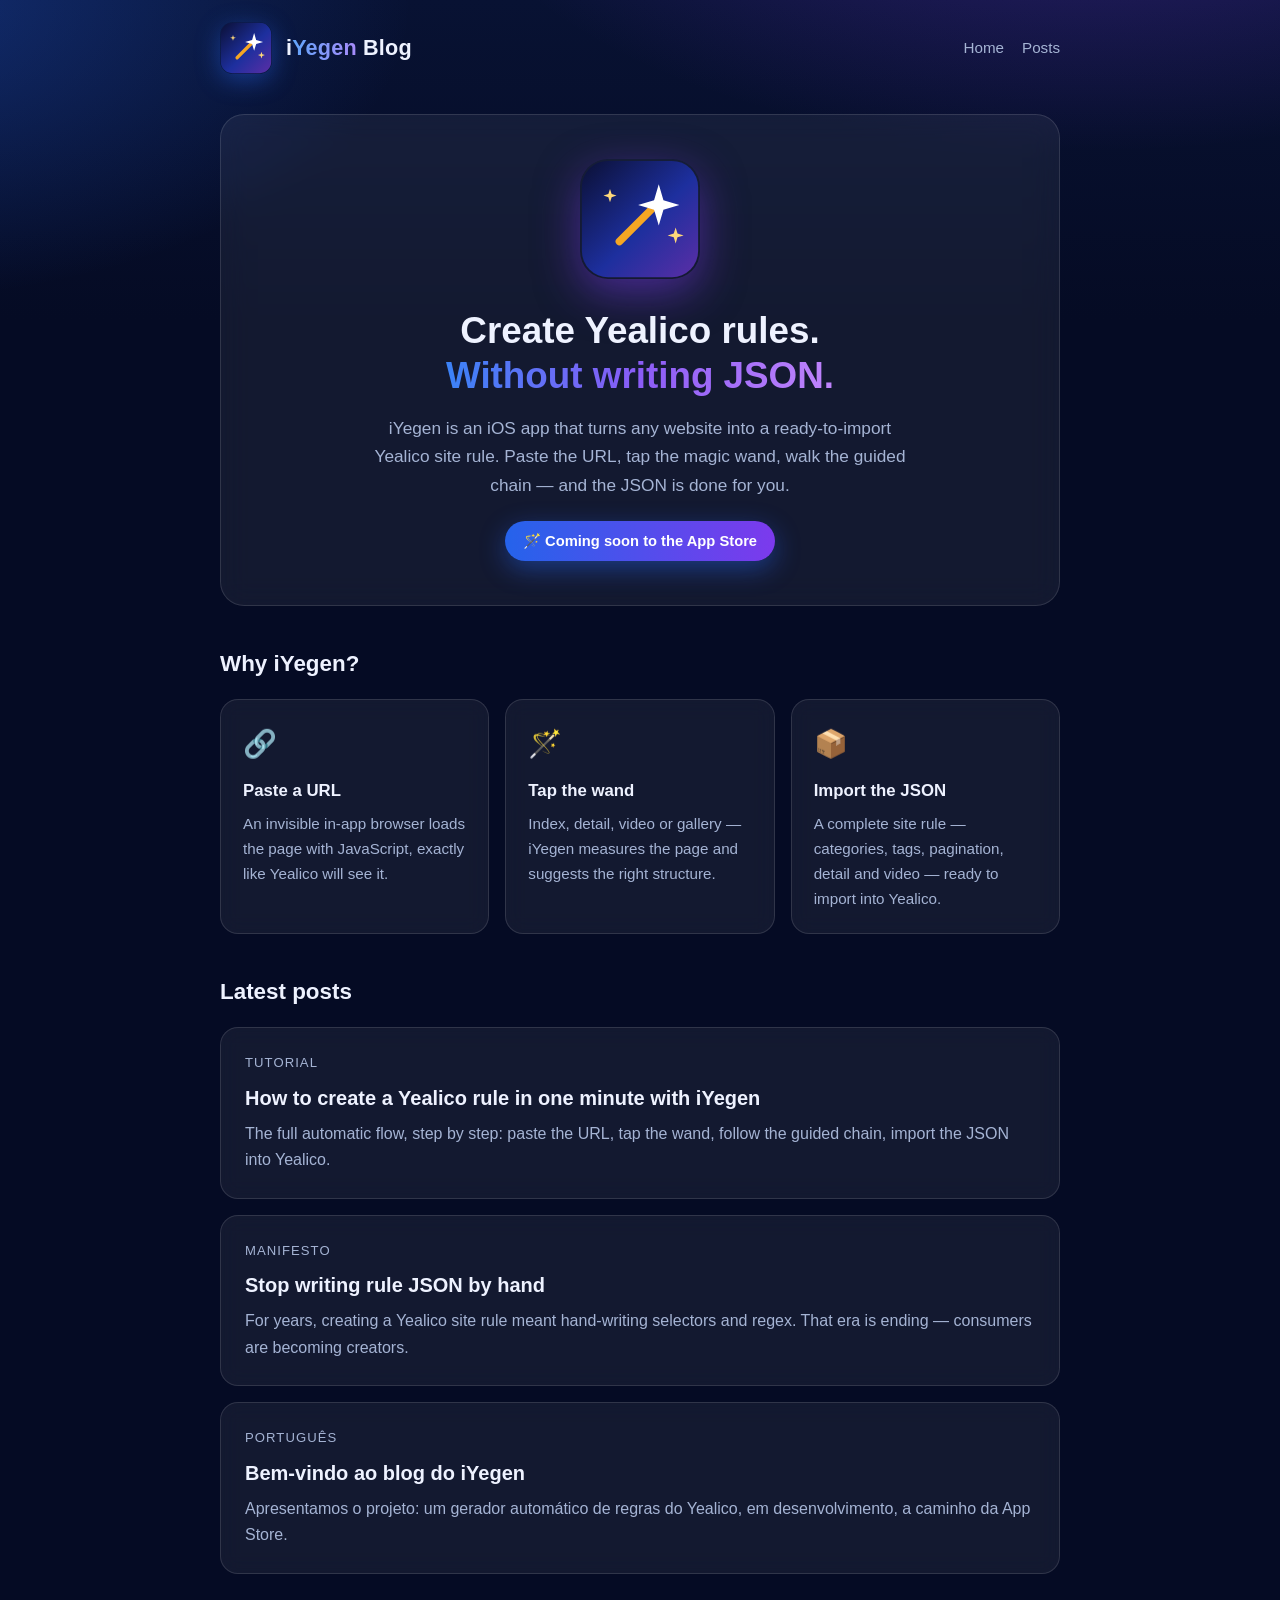
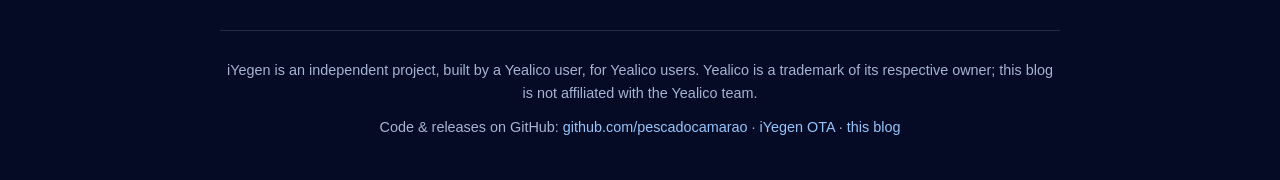
==== index.html @ 63571635 "iYegen blog: home, 3 posts, Modelo 3 theme, SEO, SVG icon" ====
<!DOCTYPE html>
<html lang="en">
<head>
<meta charset="UTF-8">
<meta name="viewport" content="width=device-width, initial-scale=1.0">
<title>iYegen — Yealico Site Rule Generator | Create Yealico Rules Automatically</title>
<meta name="description" content="iYegen is an iOS app that generates Yealico site rule JSON automatically. Paste a URL, tap the magic wand, and get a ready-to-import site rule — no hand-written selectors or regex. The site rule JSON generator for Yealico users.">
<meta name="keywords" content="Yealico site rule, create Yealico rule, site rule JSON generator, iYegen, Yealico rule maker, Yealico JSON">
<link rel="icon" type="image/svg+xml" href="icon.svg">
<link rel="apple-touch-icon" href="icon.svg">
<meta property="og:type" content="website">
<meta property="og:site_name" content="iYegen Blog">
<meta property="og:title" content="iYegen — Yealico Site Rule Generator">
<meta property="og:description" content="Paste a URL, tap the magic wand, and iYegen builds your Yealico site rule JSON for you. Stop writing rule JSON by hand.">
<meta property="og:url" content="https://pescadocamarao.github.io/iyegen-blog/">
<meta property="og:image" content="https://pescadocamarao.github.io/iyegen-blog/icon.svg">
<meta name="twitter:card" content="summary">
<meta name="twitter:title" content="iYegen — Yealico Site Rule Generator">
<meta name="twitter:description" content="Create Yealico rules automatically: paste a URL, tap the wand, import the JSON.">
<meta name="twitter:image" content="https://pescadocamarao.github.io/iyegen-blog/icon.svg">
<link rel="stylesheet" href="style.css">
</head>
<body>
<div class="wrap">

  <header class="site">
    <img src="icon.svg" alt="iYegen app icon">
    <div class="brand">i<span>Yegen</span> Blog</div>
    <nav>
      <a href="index.html">Home</a>
      <a href="#posts">Posts</a>
    </nav>
  </header>

  <div class="hero">
    <img src="icon.svg" alt="iYegen — Yealico site rule JSON generator">
    <h1>Create Yealico rules.<br><span class="grad">Without writing JSON.</span></h1>
    <p>iYegen is an iOS app that turns any website into a ready-to-import Yealico site rule. Paste the URL, tap the magic wand, walk the guided chain — and the JSON is done for you.</p>
    <div class="badge">🪄 Coming soon to the App Store</div>
  </div>

  <section>
    <h2 class="section-title">Why iYegen?</h2>
    <div class="cards">
      <div class="card">
        <div class="emoji">🔗</div>
        <h3>Paste a URL</h3>
        <p>An invisible in-app browser loads the page with JavaScript, exactly like Yealico will see it.</p>
      </div>
      <div class="card">
        <div class="emoji">🪄</div>
        <h3>Tap the wand</h3>
        <p>Index, detail, video or gallery — iYegen measures the page and suggests the right structure.</p>
      </div>
      <div class="card">
        <div class="emoji">📦</div>
        <h3>Import the JSON</h3>
        <p>A complete site rule — categories, tags, pagination, detail and video — ready to import into Yealico.</p>
      </div>
    </div>
  </section>

  <section id="posts">
    <h2 class="section-title">Latest posts</h2>
    <div class="post-list">
      <a class="post-card" href="posts/create-yealico-rule-in-one-minute.html">
        <div class="meta">Tutorial</div>
        <h3>How to create a Yealico rule in one minute with iYegen</h3>
        <p>The full automatic flow, step by step: paste the URL, tap the wand, follow the guided chain, import the JSON into Yealico.</p>
      </a>
      <a class="post-card" href="posts/stop-writing-rule-json-by-hand.html">
        <div class="meta">Manifesto</div>
        <h3>Stop writing rule JSON by hand</h3>
        <p>For years, creating a Yealico site rule meant hand-writing selectors and regex. That era is ending — consumers are becoming creators.</p>
      </a>
      <a class="post-card" href="posts/bem-vindo-iyegen.html">
        <div class="meta">Português</div>
        <h3>Bem-vindo ao blog do iYegen</h3>
        <p>Apresentamos o projeto: um gerador automático de regras do Yealico, em desenvolvimento, a caminho da App Store.</p>
      </a>
    </div>
  </section>

  <footer>
    <p>iYegen is an independent project, built by a Yealico user, for Yealico users. Yealico is a trademark of its respective owner; this blog is not affiliated with the Yealico team.</p>
    <p style="margin-top:10px">Code &amp; releases on GitHub: <a href="https://github.com/pescadocamarao">github.com/pescadocamarao</a> · <a href="https://github.com/pescadocamarao/iyegen-ota">iYegen OTA</a> · <a href="https://github.com/pescadocamarao/iyegen-blog">this blog</a></p>
  </footer>

</div>
</body>
</html>
---- style.css ----
:root{
  --navy:#050b24;
  --navy-2:#081233;
  --royal:#2563eb;
  --violet:#7c3aed;
  --ink:#eef2ff;
  --muted:#a5b4d4;
  --glass:rgba(255,255,255,.06);
  --glass-border:rgba(255,255,255,.12);
}
*{box-sizing:border-box;margin:0;padding:0}
html{scroll-behavior:smooth}
body{
  font-family:-apple-system,BlinkMacSystemFont,"Segoe UI",Roboto,"Helvetica Neue",Arial,sans-serif;
  background:
    radial-gradient(1100px 550px at 85% -10%,rgba(124,58,237,.35),transparent 60%),
    radial-gradient(900px 500px at -10% 0%,rgba(37,99,235,.35),transparent 60%),
    linear-gradient(180deg,var(--navy-2),var(--navy) 320px);
  background-color:var(--navy);
  color:var(--ink);
  line-height:1.65;
  min-height:100vh;
}
a{color:#93c5fd;text-decoration:none}
a:hover{text-decoration:underline}
.wrap{max-width:880px;margin:0 auto;padding:0 20px}
header.site{
  display:flex;align-items:center;gap:14px;
  padding:22px 0 6px;
}
header.site img{width:52px;height:52px;border-radius:13px;box-shadow:0 6px 24px rgba(37,99,235,.45)}
header.site .brand{font-size:1.35rem;font-weight:800;letter-spacing:.2px}
header.site .brand span{
  background:linear-gradient(90deg,#60a5fa,#a78bfa);
  -webkit-background-clip:text;background-clip:text;color:transparent;
}
header.site nav{margin-left:auto;display:flex;gap:18px;font-size:.95rem}
header.site nav a{color:var(--muted)}
header.site nav a:hover{color:var(--ink);text-decoration:none}
.hero{
  margin:34px 0 10px;padding:44px 30px;text-align:center;
  background:var(--glass);border:1px solid var(--glass-border);
  border-radius:24px;backdrop-filter:blur(14px);-webkit-backdrop-filter:blur(14px);
}
.hero img{width:120px;height:120px;border-radius:28px;box-shadow:0 14px 44px rgba(124,58,237,.5)}
.hero h1{
  margin-top:22px;font-size:2.3rem;line-height:1.2;font-weight:900;
}
.hero h1 .grad{
  background:linear-gradient(90deg,#3b82f6,#8b5cf6,#c084fc);
  -webkit-background-clip:text;background-clip:text;color:transparent;
}
.hero p{margin:16px auto 0;max-width:560px;color:var(--muted);font-size:1.08rem}
.badge{
  display:inline-block;margin-top:22px;padding:8px 18px;border-radius:999px;
  background:linear-gradient(90deg,var(--royal),var(--violet));
  color:#fff;font-weight:700;font-size:.92rem;box-shadow:0 8px 26px rgba(37,99,235,.45);
}
section{margin:40px 0}
h2.section-title{font-size:1.4rem;font-weight:800;margin-bottom:16px}
.cards{display:grid;grid-template-columns:1fr;gap:16px}
@media(min-width:640px){.cards{grid-template-columns:1fr 1fr 1fr}}
.card{
  background:var(--glass);border:1px solid var(--glass-border);border-radius:18px;
  padding:22px;backdrop-filter:blur(10px);-webkit-backdrop-filter:blur(10px);
}
.card .emoji{font-size:1.7rem}
.card h3{margin:10px 0 6px;font-size:1.05rem}
.card p{color:var(--muted);font-size:.95rem}
.post-list{display:flex;flex-direction:column;gap:16px}
.post-card{
  display:block;background:var(--glass);border:1px solid var(--glass-border);
  border-radius:18px;padding:24px;color:var(--ink);
  backdrop-filter:blur(10px);-webkit-backdrop-filter:blur(10px);
  transition:transform .15s ease,border-color .15s ease;
}
.post-card:hover{text-decoration:none;transform:translateY(-2px);border-color:rgba(147,197,253,.45)}
.post-card .meta{font-size:.82rem;color:var(--muted);text-transform:uppercase;letter-spacing:.08em}
.post-card h3{margin:8px 0 6px;font-size:1.25rem}
.post-card p{color:var(--muted)}
article.post{
  background:var(--glass);border:1px solid var(--glass-border);border-radius:22px;
  padding:34px 28px;margin:30px 0;backdrop-filter:blur(10px);-webkit-backdrop-filter:blur(10px);
}
article.post .meta{font-size:.85rem;color:var(--muted);text-transform:uppercase;letter-spacing:.08em}
article.post h1{font-size:2rem;line-height:1.25;margin:10px 0 20px}
article.post h2{font-size:1.3rem;margin:28px 0 10px}
article.post p{margin:12px 0;color:#dbe4fb}
article.post ul,article.post ol{margin:12px 0 12px 22px;color:#dbe4fb}
article.post li{margin:7px 0}
article.post code{
  background:rgba(0,0,0,.4);border:1px solid var(--glass-border);
  padding:1px 7px;border-radius:6px;font-size:.88em;color:#c4b5fd;
}
article.post .callout{
  border-left:4px solid var(--violet);background:rgba(124,58,237,.12);
  padding:14px 18px;border-radius:0 12px 12px 0;margin:20px 0;
}
.back{display:inline-block;margin-top:26px;font-weight:600}
footer{
  margin:56px 0 0;padding:28px 0 40px;border-top:1px solid var(--glass-border);
  color:var(--muted);font-size:.9rem;text-align:center;
}
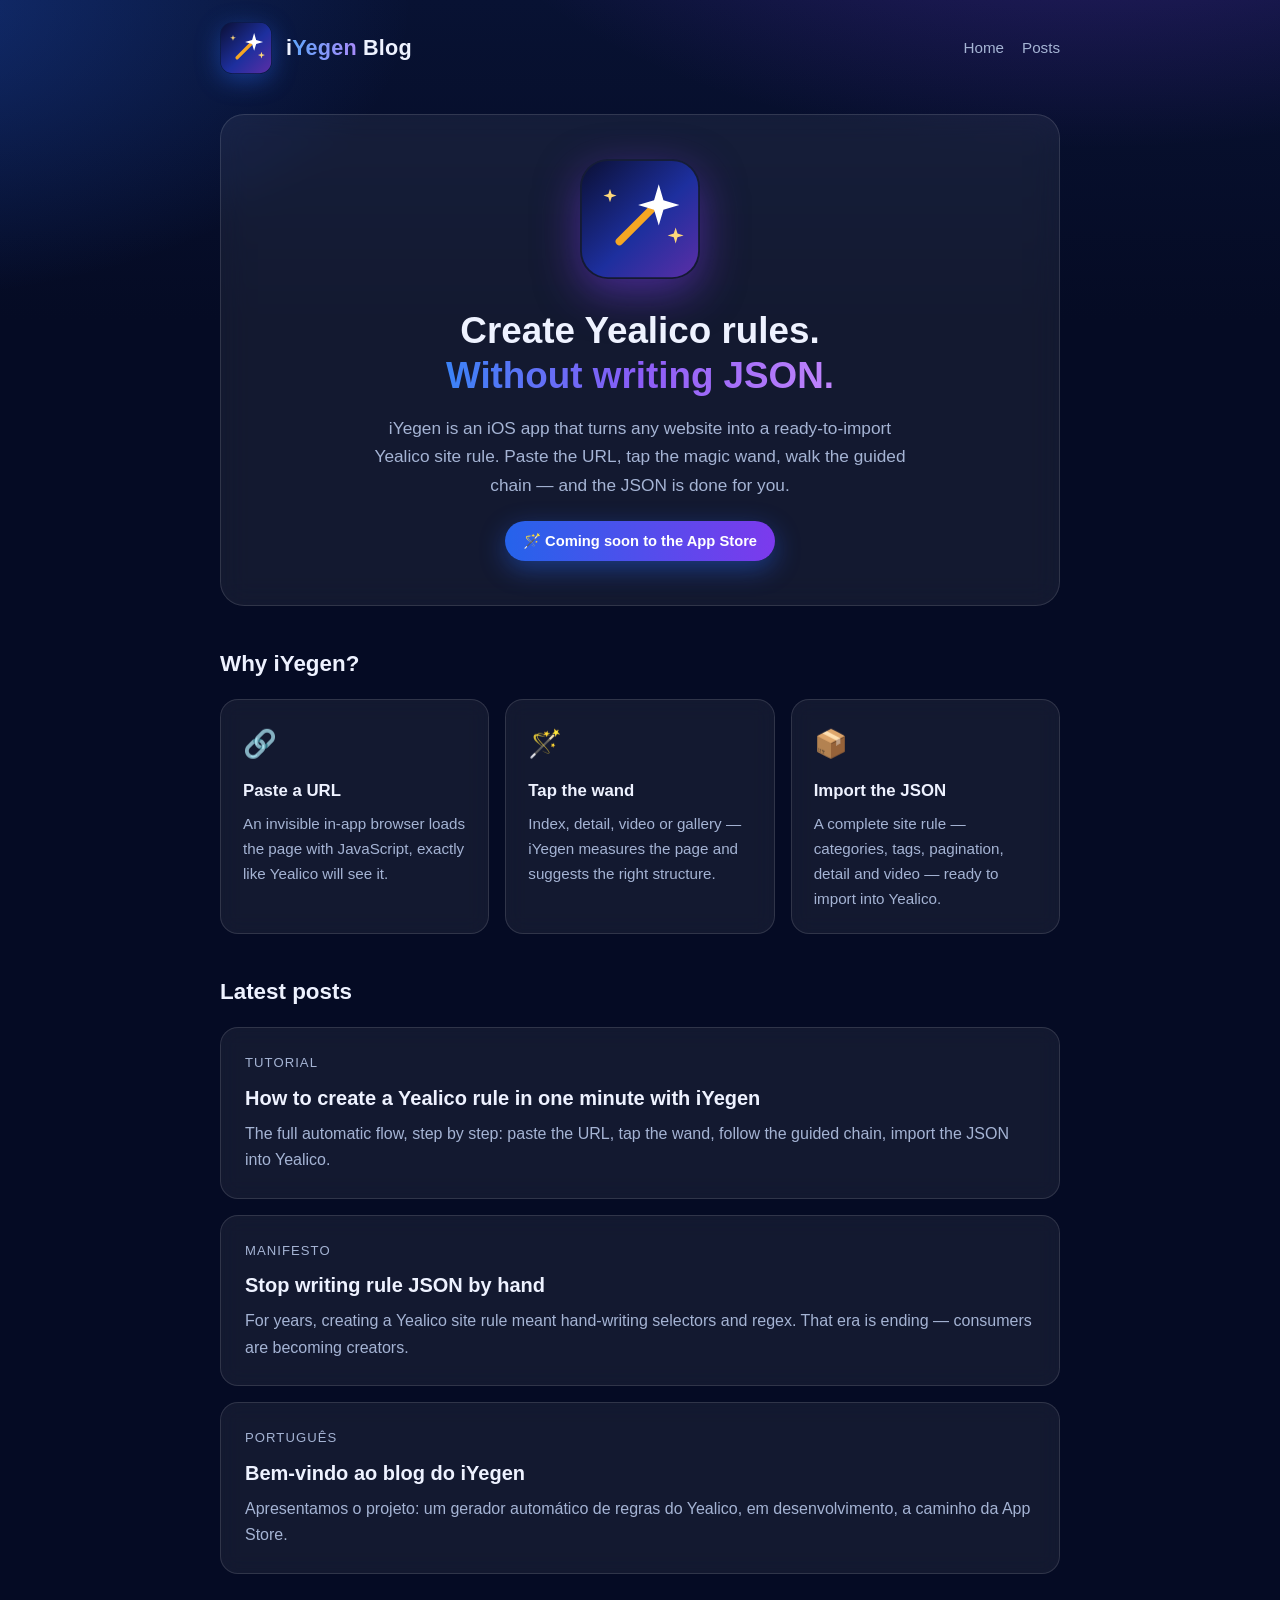
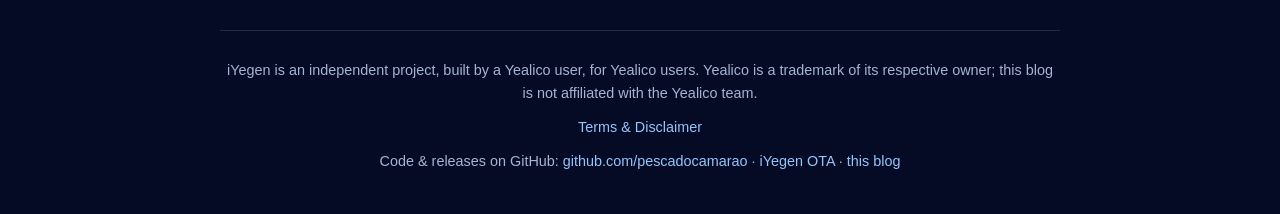
==== commit 00069c87: "Add Terms of Use & Disclaimer page (EN + PT) and footer links" ====
--- a/index.html
+++ b/index.html
@@ -83,6 +83,7 @@
 
   <footer>
     <p>iYegen is an independent project, built by a Yealico user, for Yealico users. Yealico is a trademark of its respective owner; this blog is not affiliated with the Yealico team.</p>
+    <p style="margin-top:10px"><a href="terms.html">Terms &amp; Disclaimer</a></p>
     <p style="margin-top:10px">Code &amp; releases on GitHub: <a href="https://github.com/pescadocamarao">github.com/pescadocamarao</a> · <a href="https://github.com/pescadocamarao/iyegen-ota">iYegen OTA</a> · <a href="https://github.com/pescadocamarao/iyegen-blog">this blog</a></p>
   </footer>
 
